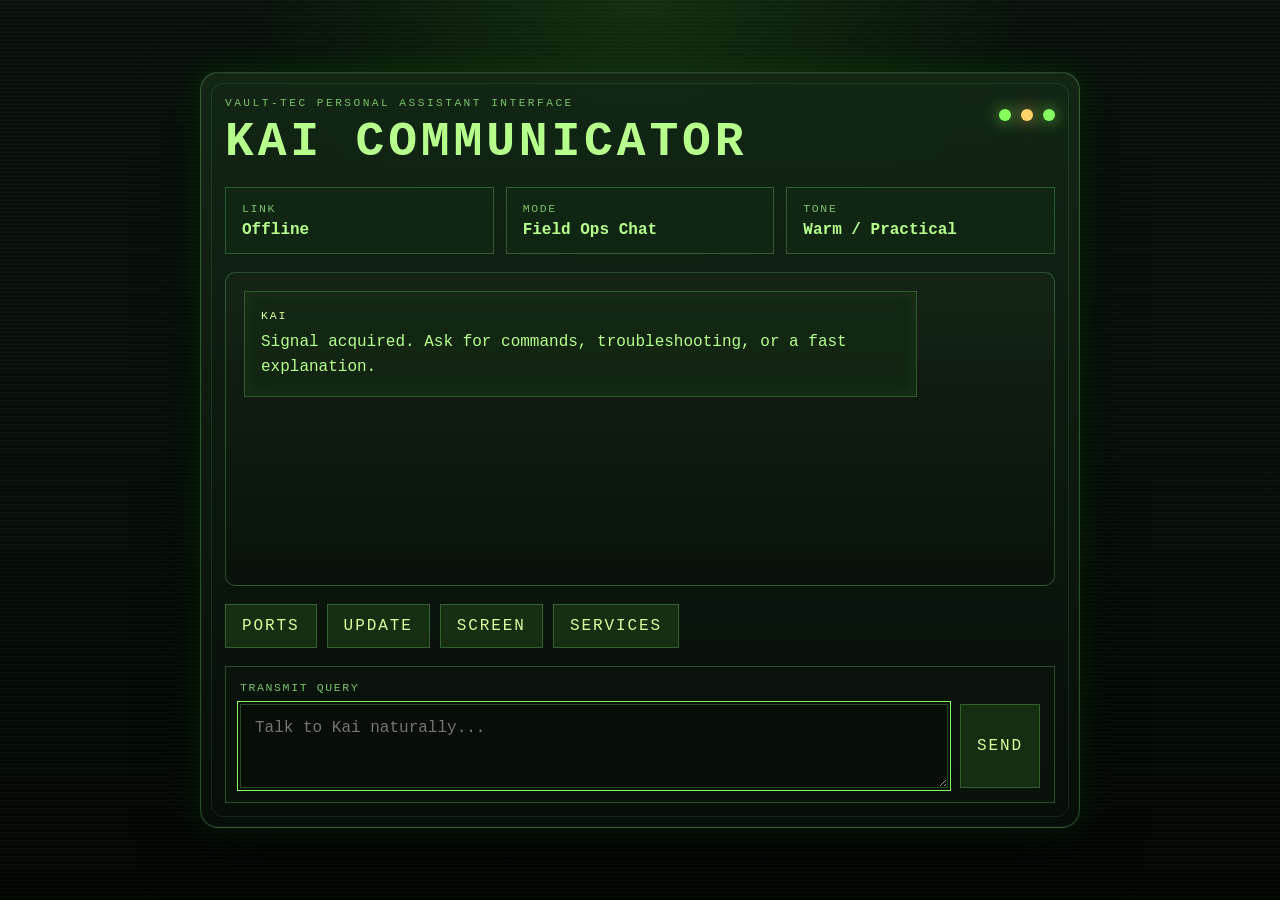
==== widget/index.html @ 5bf128a7 "Initial Kai baseline" ====
<!DOCTYPE html>
<html lang="en">
  <head>
    <meta charset="UTF-8" />
    <meta name="viewport" content="width=device-width, initial-scale=1.0" />
    <title>Kai Pip-Boy Widget</title>
    <link rel="stylesheet" href="./styles.css" />
  </head>
  <body>
    <main class="shell">
      <section class="frame">
        <header class="topbar">
          <div>
            <p class="eyebrow">Vault-Tec Personal Assistant Interface</p>
            <h1>Kai Communicator</h1>
          </div>
          <div class="lights" aria-hidden="true">
            <span></span>
            <span></span>
            <span></span>
          </div>
        </header>

        <section class="status-row">
          <div class="status-card">
            <span class="status-label">Link</span>
            <strong id="healthLabel">Booting...</strong>
          </div>
          <div class="status-card">
            <span class="status-label">Mode</span>
            <strong>Field Ops Chat</strong>
          </div>
          <div class="status-card">
            <span class="status-label">Tone</span>
            <strong>Warm / Practical</strong>
          </div>
        </section>

        <section id="messages" class="messages" aria-live="polite">
          <article class="message assistant">
            <span class="tag">KAI</span>
            <p>Signal acquired. Ask for commands, troubleshooting, or a fast explanation.</p>
          </article>
        </section>

        <section class="quick-actions">
          <button data-prompt="How do I check listening ports on Kali?">Ports</button>
          <button data-prompt="Explain how to safely update Kali packages.">Update</button>
          <button data-prompt="Read my screen and summarize what matters.">Screen</button>
          <button data-prompt="What should I check when a service fails to start?">Services</button>
        </section>

        <form id="chatForm" class="composer">
          <label class="composer-label" for="promptInput">Transmit Query</label>
          <div class="composer-row">
            <textarea
              id="promptInput"
              name="prompt"
              rows="3"
              placeholder="Talk to Kai naturally..."
            ></textarea>
            <button id="sendButton" type="submit">Send</button>
          </div>
        </form>
      </section>
    </main>

    <script src="./app.js" type="module"></script>
  </body>
</html>
---- widget/styles.css ----
:root {
  --bg: #08110a;
  --panel: rgba(15, 30, 17, 0.94);
  --panel-soft: rgba(17, 41, 20, 0.72);
  --line: rgba(152, 255, 152, 0.24);
  --text: #b7ff8d;
  --text-dim: #7ac16a;
  --bright: #d7ff9e;
  --accent: #84ff5f;
  --warn: #ffd36a;
  --shadow: 0 0 32px rgba(57, 255, 20, 0.13);
}

* {
  box-sizing: border-box;
}

body {
  margin: 0;
  min-height: 100vh;
  font-family: "Consolas", "Courier New", monospace;
  color: var(--text);
  background:
    radial-gradient(circle at top, rgba(112, 255, 76, 0.12), transparent 36%),
    linear-gradient(180deg, #08110a 0%, #061009 48%, #030704 100%);
}

body::before {
  content: "";
  position: fixed;
  inset: 0;
  pointer-events: none;
  background:
    repeating-linear-gradient(
      180deg,
      rgba(177, 255, 140, 0.06) 0,
      rgba(177, 255, 140, 0.06) 1px,
      transparent 1px,
      transparent 4px
    );
  opacity: 0.45;
}

.shell {
  min-height: 100vh;
  display: grid;
  place-items: center;
  padding: 24px;
}

.frame {
  width: min(880px, 100%);
  min-height: 84vh;
  display: grid;
  grid-template-rows: auto auto 1fr auto auto;
  gap: 18px;
  padding: 24px;
  border: 1px solid var(--line);
  background:
    linear-gradient(180deg, rgba(35, 70, 36, 0.22), rgba(5, 12, 7, 0.9)),
    var(--panel);
  box-shadow:
    inset 0 0 0 1px rgba(175, 255, 158, 0.05),
    0 20px 60px rgba(0, 0, 0, 0.55),
    var(--shadow);
  border-radius: 18px;
  position: relative;
  overflow: hidden;
}

.frame::after {
  content: "";
  position: absolute;
  inset: 10px;
  border: 1px solid rgba(170, 255, 154, 0.1);
  border-radius: 12px;
  pointer-events: none;
}

.topbar,
.status-row,
.quick-actions,
.composer {
  position: relative;
  z-index: 1;
}

.topbar {
  display: flex;
  align-items: flex-start;
  justify-content: space-between;
  gap: 16px;
}

.eyebrow {
  margin: 0 0 6px;
  text-transform: uppercase;
  letter-spacing: 0.22em;
  color: var(--text-dim);
  font-size: 0.7rem;
}

h1 {
  margin: 0;
  font-size: clamp(2rem, 4vw, 3rem);
  text-transform: uppercase;
  letter-spacing: 0.08em;
}

.lights {
  display: flex;
  gap: 10px;
  padding-top: 12px;
}

.lights span {
  width: 12px;
  height: 12px;
  border-radius: 999px;
  background: var(--accent);
  box-shadow: 0 0 16px rgba(132, 255, 95, 0.8);
}

.lights span:nth-child(2) {
  background: var(--warn);
  box-shadow: 0 0 16px rgba(255, 211, 106, 0.8);
}

.status-row {
  display: grid;
  grid-template-columns: repeat(3, minmax(0, 1fr));
  gap: 12px;
}

.status-card {
  padding: 14px 16px;
  border: 1px solid var(--line);
  background: var(--panel-soft);
}

.status-label {
  display: block;
  font-size: 0.72rem;
  letter-spacing: 0.14em;
  text-transform: uppercase;
  color: var(--text-dim);
  margin-bottom: 6px;
}

.messages {
  position: relative;
  z-index: 1;
  overflow: auto;
  padding: 18px;
  border: 1px solid var(--line);
  background:
    linear-gradient(180deg, rgba(20, 37, 21, 0.92), rgba(9, 18, 10, 0.96));
  border-radius: 10px;
  display: flex;
  flex-direction: column;
  gap: 14px;
}

.message {
  max-width: 85%;
  padding: 14px 16px 16px;
  border: 1px solid var(--line);
  background: rgba(20, 40, 19, 0.7);
  box-shadow: inset 0 0 18px rgba(82, 255, 106, 0.06);
}

.message.user {
  align-self: flex-end;
  background: rgba(60, 95, 33, 0.22);
}

.tag {
  display: inline-block;
  margin-bottom: 8px;
  color: var(--bright);
  letter-spacing: 0.16em;
  font-size: 0.72rem;
}

.message p {
  margin: 0;
  white-space: pre-wrap;
  line-height: 1.55;
}

.quick-actions {
  display: flex;
  flex-wrap: wrap;
  gap: 10px;
}

.quick-actions button,
#sendButton {
  border: 1px solid var(--line);
  color: var(--bright);
  background: rgba(23, 48, 18, 0.92);
  padding: 12px 16px;
  text-transform: uppercase;
  letter-spacing: 0.12em;
  font: inherit;
  cursor: pointer;
  transition: transform 120ms ease, background 120ms ease, box-shadow 120ms ease;
}

.quick-actions button:hover,
#sendButton:hover {
  transform: translateY(-1px);
  background: rgba(52, 92, 36, 0.92);
  box-shadow: 0 0 18px rgba(122, 255, 106, 0.16);
}

.composer {
  border: 1px solid var(--line);
  background: rgba(11, 20, 12, 0.95);
  padding: 14px;
}

.composer-label {
  display: block;
  margin-bottom: 10px;
  text-transform: uppercase;
  letter-spacing: 0.14em;
  font-size: 0.72rem;
  color: var(--text-dim);
}

.composer-row {
  display: grid;
  grid-template-columns: 1fr auto;
  gap: 12px;
}

textarea {
  width: 100%;
  resize: vertical;
  min-height: 84px;
  border: 1px solid var(--line);
  padding: 14px;
  color: var(--bright);
  background: rgba(7, 14, 8, 0.96);
  font: inherit;
}

textarea:focus,
#sendButton:focus,
.quick-actions button:focus {
  outline: 1px solid var(--accent);
  outline-offset: 2px;
}

@media (max-width: 760px) {
  .frame {
    min-height: 100vh;
    padding: 16px;
    border-radius: 0;
  }

  .status-row,
  .composer-row {
    grid-template-columns: 1fr;
  }

  .message {
    max-width: 100%;
  }
}
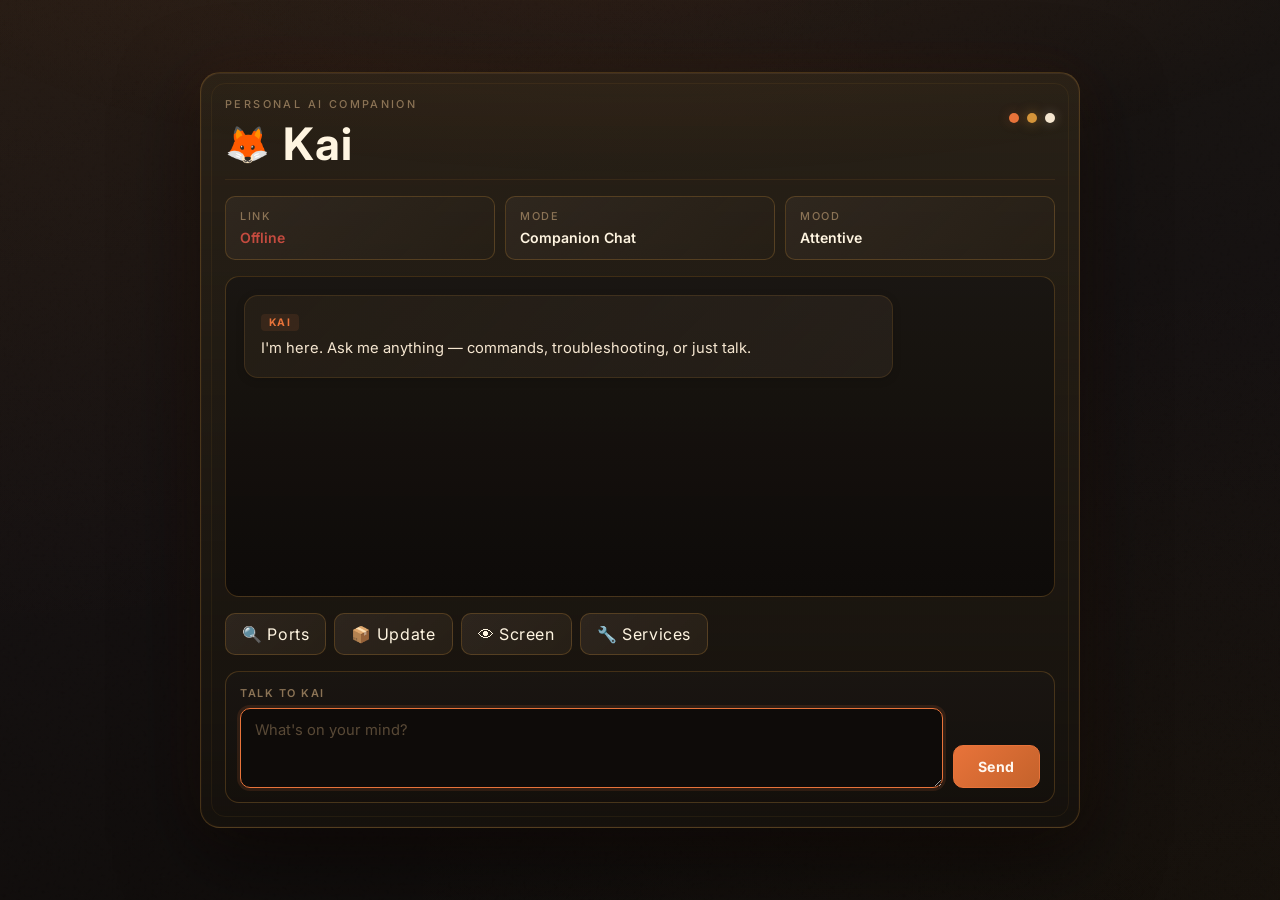
==== commit aa04b9ed: "Shiba Inu UI overhaul — warm fox-toned palette across all surfaces - Widget: Replaced Pip-Boy green " ====
--- a/widget/index.html
+++ b/widget/index.html
@@ -3,7 +3,10 @@
   <head>
     <meta charset="UTF-8" />
     <meta name="viewport" content="width=device-width, initial-scale=1.0" />
-    <title>Kai Pip-Boy Widget</title>
+    <title>Kai — Your Companion</title>
+    <link rel="preconnect" href="https://fonts.googleapis.com" />
+    <link rel="preconnect" href="https://fonts.gstatic.com" crossorigin />
+    <link href="https://fonts.googleapis.com/css2?family=Inter:wght@400;500;600;700&display=swap" rel="stylesheet" />
     <link rel="stylesheet" href="./styles.css" />
   </head>
   <body>
@@ -11,8 +14,8 @@
       <section class="frame">
         <header class="topbar">
           <div>
-            <p class="eyebrow">Vault-Tec Personal Assistant Interface</p>
-            <h1>Kai Communicator</h1>
+            <p class="eyebrow">Personal AI Companion</p>
+            <h1>Kai</h1>
           </div>
           <div class="lights" aria-hidden="true">
             <span></span>
@@ -28,36 +31,36 @@
           </div>
           <div class="status-card">
             <span class="status-label">Mode</span>
-            <strong>Field Ops Chat</strong>
+            <strong>Companion Chat</strong>
           </div>
           <div class="status-card">
-            <span class="status-label">Tone</span>
-            <strong>Warm / Practical</strong>
+            <span class="status-label">Mood</span>
+            <strong>Attentive</strong>
           </div>
         </section>
 
         <section id="messages" class="messages" aria-live="polite">
           <article class="message assistant">
             <span class="tag">KAI</span>
-            <p>Signal acquired. Ask for commands, troubleshooting, or a fast explanation.</p>
+            <p>I'm here. Ask me anything — commands, troubleshooting, or just talk.</p>
           </article>
         </section>
 
         <section class="quick-actions">
-          <button data-prompt="How do I check listening ports on Kali?">Ports</button>
-          <button data-prompt="Explain how to safely update Kali packages.">Update</button>
-          <button data-prompt="Read my screen and summarize what matters.">Screen</button>
-          <button data-prompt="What should I check when a service fails to start?">Services</button>
+          <button data-prompt="How do I check listening ports on Kali?">🔍 Ports</button>
+          <button data-prompt="Explain how to safely update Kali packages.">📦 Update</button>
+          <button data-prompt="Read my screen and summarize what matters.">👁 Screen</button>
+          <button data-prompt="What should I check when a service fails to start?">🔧 Services</button>
         </section>
 
         <form id="chatForm" class="composer">
-          <label class="composer-label" for="promptInput">Transmit Query</label>
+          <label class="composer-label" for="promptInput">Talk to Kai</label>
           <div class="composer-row">
             <textarea
               id="promptInput"
               name="prompt"
               rows="3"
-              placeholder="Talk to Kai naturally..."
+              placeholder="What's on your mind?"
             ></textarea>
             <button id="sendButton" type="submit">Send</button>
           </div>
--- a/widget/styles.css
+++ b/widget/styles.css
@@ -1,14 +1,29 @@
 :root {
-  --bg: #08110a;
-  --panel: rgba(15, 30, 17, 0.94);
-  --panel-soft: rgba(17, 41, 20, 0.72);
-  --line: rgba(152, 255, 152, 0.24);
-  --text: #b7ff8d;
-  --text-dim: #7ac16a;
-  --bright: #d7ff9e;
-  --accent: #84ff5f;
-  --warn: #ffd36a;
-  --shadow: 0 0 32px rgba(57, 255, 20, 0.13);
+  /* Shiba Inu palette — warm, loyal, sharp */
+  --kai-cream: #FFF5E1;
+  --kai-orange: #E8733A;
+  --kai-amber: #D4943A;
+  --kai-charcoal: #1A1612;
+  --kai-brown: #2A2218;
+  --kai-brown-light: #3A3028;
+  --kai-tan: #8B7355;
+  --kai-chest: #F5E6D0;
+  --kai-red: #C44B3F;
+  --kai-warm-white: #FFF8F0;
+  --kai-fur-dark: #2C2318;
+  --kai-fur-shadow: rgba(232, 115, 58, 0.08);
+  --kai-glow: rgba(232, 115, 58, 0.25);
+
+  --bg: var(--kai-charcoal);
+  --panel: rgba(42, 34, 24, 0.95);
+  --panel-soft: rgba(58, 48, 40, 0.72);
+  --line: rgba(212, 148, 58, 0.25);
+  --line-bright: rgba(232, 115, 58, 0.4);
+  --text: var(--kai-chest);
+  --text-dim: var(--kai-tan);
+  --bright: var(--kai-cream);
+  --accent: var(--kai-orange);
+  --warn: #E8C547;
 }
 
 * {
@@ -18,27 +33,35 @@
 body {
   margin: 0;
   min-height: 100vh;
-  font-family: "Consolas", "Courier New", monospace;
+  font-family: "Inter", "Segoe UI", system-ui, -apple-system, sans-serif;
   color: var(--text);
   background:
-    radial-gradient(circle at top, rgba(112, 255, 76, 0.12), transparent 36%),
-    linear-gradient(180deg, #08110a 0%, #061009 48%, #030704 100%);
-}
-
+    radial-gradient(ellipse at top left, rgba(232, 115, 58, 0.06), transparent 50%),
+    radial-gradient(ellipse at bottom right, rgba(212, 148, 58, 0.04), transparent 50%),
+    linear-gradient(170deg, #1A1612 0%, #141010 50%, #0E0B09 100%);
+}
+
+/* Subtle warm grain texture instead of cold scanlines */
 body::before {
   content: "";
   position: fixed;
   inset: 0;
   pointer-events: none;
-  background:
-    repeating-linear-gradient(
-      180deg,
-      rgba(177, 255, 140, 0.06) 0,
-      rgba(177, 255, 140, 0.06) 1px,
-      transparent 1px,
-      transparent 4px
-    );
-  opacity: 0.45;
+  background-image: url("data:image/svg+xml,%3Csvg viewBox='0 0 256 256' xmlns='http://www.w3.org/2000/svg'%3E%3Cfilter id='n'%3E%3CfeTurbulence type='fractalNoise' baseFrequency='0.9' numOctaves='4' stitchTiles='stitch'/%3E%3C/filter%3E%3Crect width='100%25' height='100%25' filter='url(%23n)' opacity='0.03'/%3E%3C/svg%3E");
+  opacity: 0.5;
+}
+
+/* Warm ambient glow at top — like sunlight through fur */
+body::after {
+  content: "";
+  position: fixed;
+  top: -30%;
+  left: 50%;
+  transform: translateX(-50%);
+  width: 120%;
+  height: 50%;
+  pointer-events: none;
+  background: radial-gradient(ellipse, rgba(232, 115, 58, 0.07), transparent 70%);
 }
 
 .shell {
@@ -53,27 +76,29 @@
   min-height: 84vh;
   display: grid;
   grid-template-rows: auto auto 1fr auto auto;
-  gap: 18px;
+  gap: 16px;
   padding: 24px;
   border: 1px solid var(--line);
   background:
-    linear-gradient(180deg, rgba(35, 70, 36, 0.22), rgba(5, 12, 7, 0.9)),
+    linear-gradient(180deg, rgba(42, 34, 24, 0.3), rgba(20, 16, 12, 0.95)),
     var(--panel);
   box-shadow:
-    inset 0 0 0 1px rgba(175, 255, 158, 0.05),
-    0 20px 60px rgba(0, 0, 0, 0.55),
-    var(--shadow);
-  border-radius: 18px;
+    inset 0 1px 0 rgba(245, 230, 208, 0.05),
+    inset 0 0 0 1px rgba(232, 115, 58, 0.03),
+    0 24px 80px rgba(0, 0, 0, 0.6),
+    0 0 60px var(--kai-fur-shadow);
+  border-radius: 20px;
   position: relative;
   overflow: hidden;
 }
 
+/* Warm inner border — like a frame around a portrait */
 .frame::after {
   content: "";
   position: absolute;
   inset: 10px;
-  border: 1px solid rgba(170, 255, 154, 0.1);
-  border-radius: 12px;
+  border: 1px solid rgba(212, 148, 58, 0.08);
+  border-radius: 14px;
   pointer-events: none;
 }
 
@@ -85,67 +110,115 @@
   z-index: 1;
 }
 
+/* ─── Header ─── */
+
 .topbar {
   display: flex;
   align-items: flex-start;
   justify-content: space-between;
   gap: 16px;
+  padding-bottom: 8px;
+  border-bottom: 1px solid rgba(212, 148, 58, 0.1);
 }
 
 .eyebrow {
   margin: 0 0 6px;
   text-transform: uppercase;
   letter-spacing: 0.22em;
-  color: var(--text-dim);
-  font-size: 0.7rem;
+  color: var(--kai-tan);
+  font-size: 0.68rem;
+  font-weight: 500;
 }
 
 h1 {
   margin: 0;
-  font-size: clamp(2rem, 4vw, 3rem);
-  text-transform: uppercase;
-  letter-spacing: 0.08em;
-}
-
+  font-size: clamp(2rem, 4vw, 2.8rem);
+  font-weight: 700;
+  letter-spacing: 0.02em;
+  color: var(--kai-cream);
+  display: flex;
+  align-items: center;
+  gap: 12px;
+}
+
+/* Shiba ear accent on the title */
+h1::before {
+  content: "🦊";
+  font-size: 0.8em;
+  filter: saturate(1.2);
+}
+
+/* Status indicator lights — warm amber/orange */
 .lights {
   display: flex;
-  gap: 10px;
-  padding-top: 12px;
+  gap: 8px;
+  padding-top: 16px;
+  align-items: center;
 }
 
 .lights span {
-  width: 12px;
-  height: 12px;
-  border-radius: 999px;
-  background: var(--accent);
-  box-shadow: 0 0 16px rgba(132, 255, 95, 0.8);
+  width: 10px;
+  height: 10px;
+  border-radius: 50%;
+  background: var(--kai-orange);
+  box-shadow: 0 0 12px var(--kai-glow);
+  animation: pulse-glow 3s ease-in-out infinite;
 }
 
 .lights span:nth-child(2) {
-  background: var(--warn);
-  box-shadow: 0 0 16px rgba(255, 211, 106, 0.8);
-}
+  background: var(--kai-amber);
+  box-shadow: 0 0 12px rgba(212, 148, 58, 0.5);
+  animation-delay: 0.5s;
+}
+
+.lights span:nth-child(3) {
+  background: var(--kai-chest);
+  box-shadow: 0 0 12px rgba(245, 230, 208, 0.3);
+  animation-delay: 1s;
+}
+
+@keyframes pulse-glow {
+  0%, 100% { opacity: 0.7; }
+  50% { opacity: 1; }
+}
+
+/* ─── Status Cards ─── */
 
 .status-row {
   display: grid;
   grid-template-columns: repeat(3, minmax(0, 1fr));
-  gap: 12px;
+  gap: 10px;
 }
 
 .status-card {
-  padding: 14px 16px;
-  border: 1px solid var(--line);
-  background: var(--panel-soft);
+  padding: 12px 14px;
+  border: 1px solid var(--line);
+  background: linear-gradient(135deg, rgba(58, 48, 40, 0.5), rgba(42, 34, 24, 0.4));
+  border-radius: 10px;
+  transition: border-color 0.2s ease;
+}
+
+.status-card:hover {
+  border-color: var(--line-bright);
 }
 
 .status-label {
   display: block;
-  font-size: 0.72rem;
+  font-size: 0.68rem;
   letter-spacing: 0.14em;
   text-transform: uppercase;
-  color: var(--text-dim);
-  margin-bottom: 6px;
-}
+  color: var(--kai-tan);
+  margin-bottom: 4px;
+  font-weight: 500;
+}
+
+.status-card strong {
+  color: var(--kai-cream);
+  font-weight: 600;
+  font-size: 0.88rem;
+}
+
+/* ─── Messages ─── */
 
 .messages {
   position: relative;
@@ -154,104 +227,217 @@
   padding: 18px;
   border: 1px solid var(--line);
   background:
-    linear-gradient(180deg, rgba(20, 37, 21, 0.92), rgba(9, 18, 10, 0.96));
-  border-radius: 10px;
+    linear-gradient(180deg, rgba(26, 22, 18, 0.95), rgba(14, 11, 9, 0.98));
+  border-radius: 14px;
   display: flex;
   flex-direction: column;
-  gap: 14px;
+  gap: 12px;
+}
+
+/* Custom scrollbar */
+.messages::-webkit-scrollbar {
+  width: 6px;
+}
+
+.messages::-webkit-scrollbar-track {
+  background: transparent;
+}
+
+.messages::-webkit-scrollbar-thumb {
+  background: rgba(139, 115, 85, 0.3);
+  border-radius: 3px;
+}
+
+.messages::-webkit-scrollbar-thumb:hover {
+  background: rgba(139, 115, 85, 0.5);
 }
 
 .message {
-  max-width: 85%;
+  max-width: 82%;
   padding: 14px 16px 16px;
-  border: 1px solid var(--line);
-  background: rgba(20, 40, 19, 0.7);
-  box-shadow: inset 0 0 18px rgba(82, 255, 106, 0.06);
+  border: 1px solid transparent;
+  border-radius: 14px;
+  background: rgba(42, 34, 24, 0.6);
+  box-shadow: 0 2px 8px rgba(0, 0, 0, 0.15);
+  animation: message-in 0.3s ease-out;
+}
+
+@keyframes message-in {
+  from {
+    opacity: 0;
+    transform: translateY(8px);
+  }
+  to {
+    opacity: 1;
+    transform: translateY(0);
+  }
+}
+
+.message.assistant {
+  border-color: rgba(212, 148, 58, 0.15);
+  background: linear-gradient(135deg, rgba(42, 34, 24, 0.7), rgba(58, 48, 40, 0.4));
 }
 
 .message.user {
   align-self: flex-end;
-  background: rgba(60, 95, 33, 0.22);
+  border-color: rgba(232, 115, 58, 0.25);
+  background: linear-gradient(135deg, rgba(232, 115, 58, 0.15), rgba(212, 148, 58, 0.1));
 }
 
 .tag {
   display: inline-block;
-  margin-bottom: 8px;
-  color: var(--bright);
-  letter-spacing: 0.16em;
-  font-size: 0.72rem;
+  margin-bottom: 6px;
+  letter-spacing: 0.14em;
+  font-size: 0.65rem;
+  font-weight: 700;
+  padding: 2px 8px;
+  border-radius: 4px;
+}
+
+.message.assistant .tag {
+  color: var(--kai-orange);
+  background: rgba(232, 115, 58, 0.1);
+}
+
+.message.user .tag {
+  color: var(--kai-chest);
+  background: rgba(245, 230, 208, 0.1);
 }
 
 .message p {
   margin: 0;
   white-space: pre-wrap;
-  line-height: 1.55;
-}
+  line-height: 1.6;
+  color: var(--kai-chest);
+  font-size: 0.92rem;
+}
+
+/* ─── Quick Actions ─── */
 
 .quick-actions {
   display: flex;
   flex-wrap: wrap;
-  gap: 10px;
+  gap: 8px;
 }
 
 .quick-actions button,
 #sendButton {
   border: 1px solid var(--line);
-  color: var(--bright);
-  background: rgba(23, 48, 18, 0.92);
-  padding: 12px 16px;
-  text-transform: uppercase;
-  letter-spacing: 0.12em;
+  color: var(--kai-cream);
+  background: linear-gradient(135deg, rgba(58, 48, 40, 0.6), rgba(42, 34, 24, 0.8));
+  padding: 10px 16px;
+  border-radius: 10px;
+  font-size: 0.82rem;
+  font-weight: 600;
+  letter-spacing: 0.04em;
   font: inherit;
   cursor: pointer;
-  transition: transform 120ms ease, background 120ms ease, box-shadow 120ms ease;
+  transition: all 0.2s ease;
+  position: relative;
+  overflow: hidden;
+}
+
+.quick-actions button::before,
+#sendButton::before {
+  content: "";
+  position: absolute;
+  inset: 0;
+  background: linear-gradient(135deg, rgba(232, 115, 58, 0.1), transparent);
+  opacity: 0;
+  transition: opacity 0.2s ease;
 }
 
 .quick-actions button:hover,
 #sendButton:hover {
+  border-color: var(--kai-orange);
   transform: translateY(-1px);
-  background: rgba(52, 92, 36, 0.92);
-  box-shadow: 0 0 18px rgba(122, 255, 106, 0.16);
-}
+  box-shadow: 0 4px 16px var(--kai-fur-shadow);
+}
+
+.quick-actions button:hover::before,
+#sendButton:hover::before {
+  opacity: 1;
+}
+
+/* ─── Composer ─── */
 
 .composer {
   border: 1px solid var(--line);
-  background: rgba(11, 20, 12, 0.95);
+  background: linear-gradient(180deg, rgba(26, 22, 18, 0.9), rgba(20, 16, 12, 0.95));
   padding: 14px;
+  border-radius: 14px;
 }
 
 .composer-label {
   display: block;
-  margin-bottom: 10px;
+  margin-bottom: 8px;
   text-transform: uppercase;
   letter-spacing: 0.14em;
-  font-size: 0.72rem;
-  color: var(--text-dim);
+  font-size: 0.68rem;
+  color: var(--kai-tan);
+  font-weight: 600;
 }
 
 .composer-row {
   display: grid;
   grid-template-columns: 1fr auto;
-  gap: 12px;
+  gap: 10px;
 }
 
 textarea {
   width: 100%;
   resize: vertical;
-  min-height: 84px;
-  border: 1px solid var(--line);
-  padding: 14px;
-  color: var(--bright);
-  background: rgba(7, 14, 8, 0.96);
+  min-height: 76px;
+  border: 1px solid var(--line);
+  padding: 12px 14px;
+  color: var(--kai-cream);
+  background: rgba(14, 11, 9, 0.95);
   font: inherit;
-}
-
-textarea:focus,
-#sendButton:focus,
-.quick-actions button:focus {
-  outline: 1px solid var(--accent);
-  outline-offset: 2px;
-}
+  font-size: 0.92rem;
+  border-radius: 10px;
+  transition: border-color 0.2s ease, box-shadow 0.2s ease;
+}
+
+textarea::placeholder {
+  color: var(--kai-tan);
+  opacity: 0.6;
+}
+
+textarea:focus {
+  outline: none;
+  border-color: var(--kai-orange);
+  box-shadow: 0 0 0 3px rgba(232, 115, 58, 0.12);
+}
+
+textarea:focus + #sendButton,
+#sendButton:focus {
+  border-color: var(--kai-orange);
+}
+
+#sendButton {
+  align-self: end;
+  background: linear-gradient(135deg, var(--kai-orange), #C4622B);
+  color: var(--kai-warm-white);
+  border-color: transparent;
+  font-weight: 700;
+  padding: 12px 24px;
+  border-radius: 10px;
+  font-size: 0.88rem;
+}
+
+#sendButton:hover {
+  box-shadow: 0 4px 20px rgba(232, 115, 58, 0.3);
+  transform: translateY(-1px);
+}
+
+#sendButton:disabled {
+  opacity: 0.5;
+  cursor: not-allowed;
+  transform: none;
+  box-shadow: none;
+}
+
+/* ─── Responsive ─── */
 
 @media (max-width: 760px) {
   .frame {
@@ -268,4 +454,8 @@
   .message {
     max-width: 100%;
   }
-}
+
+  h1 {
+    font-size: 1.8rem;
+  }
+}
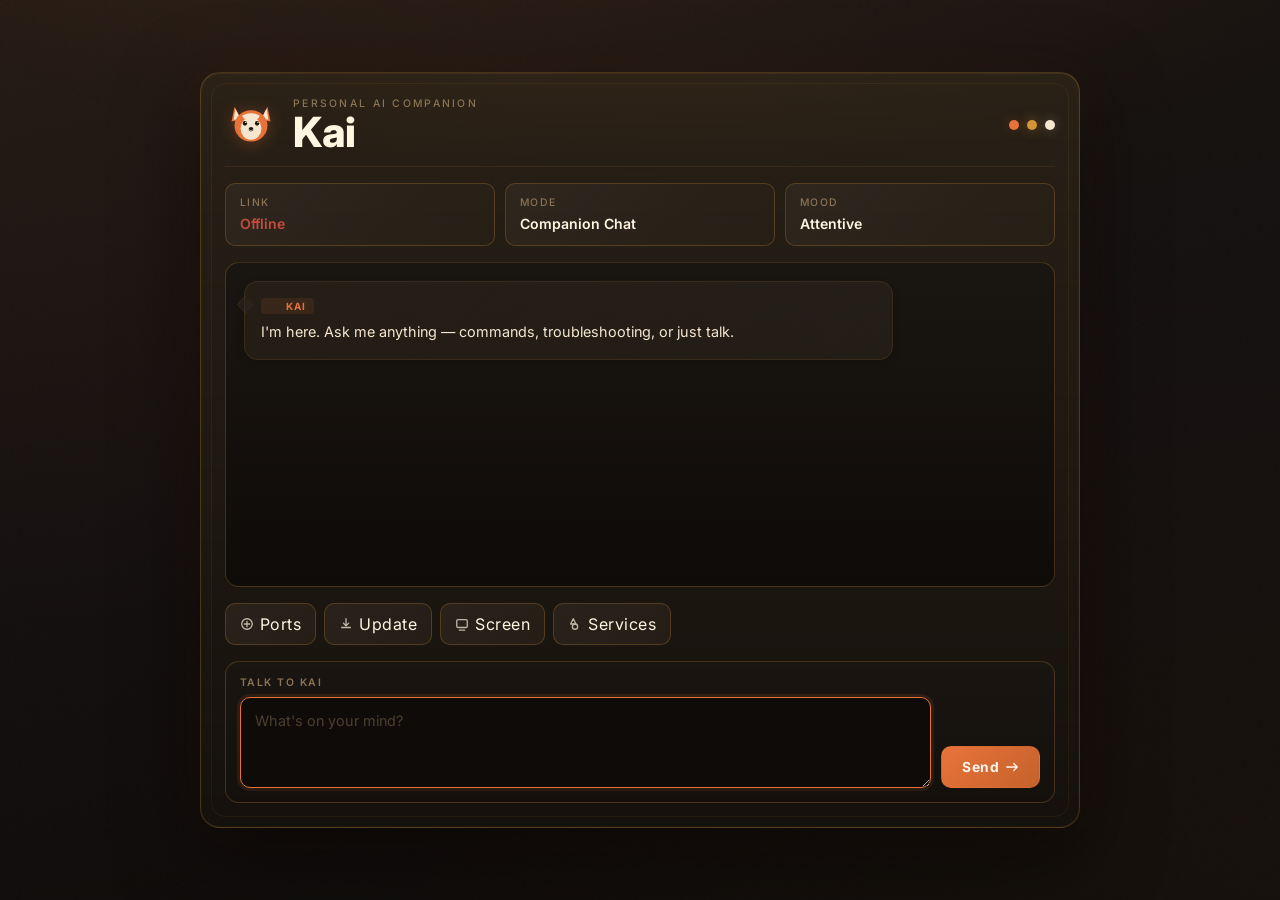
==== commit 7359932f: "Widget upgrade: Shiba SVG logo, paw icons, mood system, animated thinking dots - Added kai-logo.svg:" ====
--- a/widget/index.html
+++ b/widget/index.html
@@ -6,21 +6,25 @@
     <title>Kai — Your Companion</title>
     <link rel="preconnect" href="https://fonts.googleapis.com" />
     <link rel="preconnect" href="https://fonts.gstatic.com" crossorigin />
-    <link href="https://fonts.googleapis.com/css2?family=Inter:wght@400;500;600;700&display=swap" rel="stylesheet" />
+    <link href="https://fonts.googleapis.com/css2?family=Inter:wght@400;500;600;700;800&display=swap" rel="stylesheet" />
+    <link rel="icon" href="./kai-logo.svg" type="image/svg+xml" />
     <link rel="stylesheet" href="./styles.css" />
   </head>
   <body>
     <main class="shell">
       <section class="frame">
         <header class="topbar">
-          <div>
-            <p class="eyebrow">Personal AI Companion</p>
-            <h1>Kai</h1>
+          <div class="logo-group">
+            <img src="./kai-logo.svg" alt="Kai" class="logo" />
+            <div>
+              <p class="eyebrow">Personal AI Companion</p>
+              <h1>Kai</h1>
+            </div>
           </div>
-          <div class="lights" aria-hidden="true">
-            <span></span>
-            <span></span>
-            <span></span>
+          <div class="status-lights" aria-hidden="true">
+            <span class="light active"></span>
+            <span class="light warm"></span>
+            <span class="light cool"></span>
           </div>
         </header>
 
@@ -35,22 +39,37 @@
           </div>
           <div class="status-card">
             <span class="status-label">Mood</span>
-            <strong>Attentive</strong>
+            <strong id="moodLabel">Attentive</strong>
           </div>
         </section>
 
         <section id="messages" class="messages" aria-live="polite">
           <article class="message assistant">
-            <span class="tag">KAI</span>
+            <span class="tag">
+              <svg class="paw-icon" viewBox="0 0 40 40"><use href="./paw.svg#paw"/></svg>
+              KAI
+            </span>
             <p>I'm here. Ask me anything — commands, troubleshooting, or just talk.</p>
           </article>
         </section>
 
         <section class="quick-actions">
-          <button data-prompt="How do I check listening ports on Kali?">🔍 Ports</button>
-          <button data-prompt="Explain how to safely update Kali packages.">📦 Update</button>
-          <button data-prompt="Read my screen and summarize what matters.">👁 Screen</button>
-          <button data-prompt="What should I check when a service fails to start?">🔧 Services</button>
+          <button data-prompt="How do I check listening ports on Kali?">
+            <svg class="btn-icon" viewBox="0 0 16 16"><circle cx="8" cy="8" r="6" stroke="currentColor" stroke-width="1.5" fill="none"/><path d="M8 5v6M5 8h6" stroke="currentColor" stroke-width="1.5" stroke-linecap="round"/></svg>
+            Ports
+          </button>
+          <button data-prompt="Explain how to safely update Kali packages.">
+            <svg class="btn-icon" viewBox="0 0 16 16"><path d="M8 2v8M5 7l3 3 3-3" stroke="currentColor" stroke-width="1.5" stroke-linecap="round" stroke-linejoin="round" fill="none"/><path d="M3 12h10" stroke="currentColor" stroke-width="1.5" stroke-linecap="round"/></svg>
+            Update
+          </button>
+          <button data-prompt="Read my screen and summarize what matters.">
+            <svg class="btn-icon" viewBox="0 0 16 16"><rect x="2" y="3" width="12" height="9" rx="1.5" stroke="currentColor" stroke-width="1.5" fill="none"/><path d="M5 15h6" stroke="currentColor" stroke-width="1.5" stroke-linecap="round"/></svg>
+            Screen
+          </button>
+          <button data-prompt="What should I check when a service fails to start?">
+            <svg class="btn-icon" viewBox="0 0 16 16"><path d="M6 2L3 8h6L6 2z" stroke="currentColor" stroke-width="1.5" stroke-linejoin="round" fill="none"/><circle cx="8" cy="11" r="3" stroke="currentColor" stroke-width="1.5" fill="none"/></svg>
+            Services
+          </button>
         </section>
 
         <form id="chatForm" class="composer">
@@ -62,7 +81,10 @@
               rows="3"
               placeholder="What's on your mind?"
             ></textarea>
-            <button id="sendButton" type="submit">Send</button>
+            <button id="sendButton" type="submit">
+              Send
+              <svg class="send-icon" viewBox="0 0 16 16"><path d="M2 8h12M10 4l4 4-4 4" stroke="currentColor" stroke-width="1.5" stroke-linecap="round" stroke-linejoin="round" fill="none"/></svg>
+            </button>
           </div>
         </form>
       </section>
--- a/widget/styles.css
+++ b/widget/styles.css
@@ -1,7 +1,8 @@
 :root {
-  /* Shiba Inu palette — warm, loyal, sharp */
+  /* Shiba Inu palette — fox tones, cream, warm charcoal */
   --kai-cream: #FFF5E1;
   --kai-orange: #E8733A;
+  --kai-orange-dim: #C4622B;
   --kai-amber: #D4943A;
   --kai-charcoal: #1A1612;
   --kai-brown: #2A2218;
@@ -13,6 +14,7 @@
   --kai-fur-dark: #2C2318;
   --kai-fur-shadow: rgba(232, 115, 58, 0.08);
   --kai-glow: rgba(232, 115, 58, 0.25);
+  --kai-amber-glow: rgba(212, 148, 58, 0.5);
 
   --bg: var(--kai-charcoal);
   --panel: rgba(42, 34, 24, 0.95);
@@ -41,7 +43,7 @@
     linear-gradient(170deg, #1A1612 0%, #141010 50%, #0E0B09 100%);
 }
 
-/* Subtle warm grain texture instead of cold scanlines */
+/* Subtle warm grain texture */
 body::before {
   content: "";
   position: fixed;
@@ -92,7 +94,7 @@
   overflow: hidden;
 }
 
-/* Warm inner border — like a frame around a portrait */
+/* Warm inner border */
 .frame::after {
   content: "";
   position: absolute;
@@ -114,72 +116,83 @@
 
 .topbar {
   display: flex;
-  align-items: flex-start;
+  align-items: center;
   justify-content: space-between;
   gap: 16px;
-  padding-bottom: 8px;
+  padding-bottom: 12px;
   border-bottom: 1px solid rgba(212, 148, 58, 0.1);
 }
 
+.logo-group {
+  display: flex;
+  align-items: center;
+  gap: 16px;
+}
+
+.logo {
+  width: 52px;
+  height: 52px;
+  filter: drop-shadow(0 2px 8px rgba(232, 115, 58, 0.3));
+  transition: transform 0.3s ease;
+}
+
+.logo:hover {
+  transform: scale(1.08) rotate(-3deg);
+}
+
 .eyebrow {
-  margin: 0 0 6px;
+  margin: 0 0 2px;
   text-transform: uppercase;
   letter-spacing: 0.22em;
   color: var(--kai-tan);
-  font-size: 0.68rem;
+  font-size: 0.65rem;
   font-weight: 500;
 }
 
 h1 {
   margin: 0;
-  font-size: clamp(2rem, 4vw, 2.8rem);
-  font-weight: 700;
-  letter-spacing: 0.02em;
+  font-size: clamp(2rem, 4vw, 2.6rem);
+  font-weight: 800;
+  letter-spacing: -0.01em;
   color: var(--kai-cream);
-  display: flex;
-  align-items: center;
-  gap: 12px;
-}
-
-/* Shiba ear accent on the title */
-h1::before {
-  content: "🦊";
-  font-size: 0.8em;
-  filter: saturate(1.2);
-}
-
-/* Status indicator lights — warm amber/orange */
-.lights {
+  line-height: 1;
+}
+
+/* Status indicator lights */
+.status-lights {
   display: flex;
   gap: 8px;
-  padding-top: 16px;
   align-items: center;
 }
 
-.lights span {
+.light {
   width: 10px;
   height: 10px;
   border-radius: 50%;
+  transition: all 0.3s ease;
+}
+
+.light.active {
   background: var(--kai-orange);
   box-shadow: 0 0 12px var(--kai-glow);
   animation: pulse-glow 3s ease-in-out infinite;
 }
 
-.lights span:nth-child(2) {
+.light.warm {
   background: var(--kai-amber);
-  box-shadow: 0 0 12px rgba(212, 148, 58, 0.5);
-  animation-delay: 0.5s;
-}
-
-.lights span:nth-child(3) {
+  box-shadow: 0 0 12px var(--kai-amber-glow);
+  animation: pulse-glow 3s ease-in-out 0.5s infinite;
+}
+
+.light.cool {
   background: var(--kai-chest);
   box-shadow: 0 0 12px rgba(245, 230, 208, 0.3);
-  animation-delay: 1s;
+  animation: pulse-glow 3s ease-in-out 1s infinite;
 }
 
 @keyframes pulse-glow {
-  0%, 100% { opacity: 0.7; }
-  50% { opacity: 1; }
+  0%, 100% { opacity: 0.6; transform: scale(1); }
+  50% { opacity: 1; transform: scale(1.1); }
 }
 
 /* ─── Status Cards ─── */
@@ -195,16 +208,17 @@
   border: 1px solid var(--line);
   background: linear-gradient(135deg, rgba(58, 48, 40, 0.5), rgba(42, 34, 24, 0.4));
   border-radius: 10px;
-  transition: border-color 0.2s ease;
+  transition: border-color 0.2s ease, box-shadow 0.2s ease;
 }
 
 .status-card:hover {
   border-color: var(--line-bright);
+  box-shadow: 0 2px 12px var(--kai-fur-shadow);
 }
 
 .status-label {
   display: block;
-  font-size: 0.68rem;
+  font-size: 0.65rem;
   letter-spacing: 0.14em;
   text-transform: uppercase;
   color: var(--kai-tan);
@@ -217,6 +231,11 @@
   font-weight: 600;
   font-size: 0.88rem;
 }
+
+/* Mood indicator colors */
+.mood-alert { color: var(--kai-orange) !important; }
+.mood-calm { color: var(--kai-chest) !important; }
+.mood-thinking { color: var(--kai-amber) !important; }
 
 /* ─── Messages ─── */
 
@@ -259,39 +278,77 @@
   border-radius: 14px;
   background: rgba(42, 34, 24, 0.6);
   box-shadow: 0 2px 8px rgba(0, 0, 0, 0.15);
-  animation: message-in 0.3s ease-out;
+  animation: message-in 0.35s cubic-bezier(0.22, 1, 0.36, 1);
+  position: relative;
 }
 
 @keyframes message-in {
   from {
     opacity: 0;
-    transform: translateY(8px);
+    transform: translateY(12px) scale(0.97);
   }
   to {
     opacity: 1;
-    transform: translateY(0);
+    transform: translateY(0) scale(1);
   }
 }
 
 .message.assistant {
-  border-color: rgba(212, 148, 58, 0.15);
-  background: linear-gradient(135deg, rgba(42, 34, 24, 0.7), rgba(58, 48, 40, 0.4));
+  border-color: rgba(212, 148, 58, 0.12);
+  background: linear-gradient(135deg, rgba(42, 34, 24, 0.7), rgba(58, 48, 40, 0.35));
+}
+
+/* Slight "ear" accent on Kai's messages */
+.message.assistant::before {
+  content: "";
+  position: absolute;
+  left: -6px;
+  top: 16px;
+  width: 12px;
+  height: 12px;
+  background: linear-gradient(135deg, rgba(42, 34, 24, 0.7), rgba(58, 48, 40, 0.35));
+  border-left: 1px solid rgba(212, 148, 58, 0.12);
+  border-bottom: 1px solid rgba(212, 148, 58, 0.12);
+  transform: rotate(45deg);
+  border-radius: 0 0 0 3px;
 }
 
 .message.user {
   align-self: flex-end;
-  border-color: rgba(232, 115, 58, 0.25);
-  background: linear-gradient(135deg, rgba(232, 115, 58, 0.15), rgba(212, 148, 58, 0.1));
+  border-color: rgba(232, 115, 58, 0.2);
+  background: linear-gradient(135deg, rgba(232, 115, 58, 0.12), rgba(212, 148, 58, 0.08));
+}
+
+.message.user::before {
+  content: "";
+  position: absolute;
+  right: -6px;
+  top: 16px;
+  width: 12px;
+  height: 12px;
+  background: linear-gradient(135deg, rgba(232, 115, 58, 0.12), rgba(212, 148, 58, 0.08));
+  border-right: 1px solid rgba(232, 115, 58, 0.2);
+  border-bottom: 1px solid rgba(232, 115, 58, 0.2);
+  transform: rotate(45deg);
+  border-radius: 0 0 3px 0;
 }
 
 .tag {
-  display: inline-block;
+  display: inline-flex;
+  align-items: center;
+  gap: 5px;
   margin-bottom: 6px;
-  letter-spacing: 0.14em;
-  font-size: 0.65rem;
+  letter-spacing: 0.1em;
+  font-size: 0.62rem;
   font-weight: 700;
   padding: 2px 8px;
   border-radius: 4px;
+  text-transform: uppercase;
+}
+
+.paw-icon {
+  width: 12px;
+  height: 12px;
 }
 
 .message.assistant .tag {
@@ -299,17 +356,48 @@
   background: rgba(232, 115, 58, 0.1);
 }
 
+.message.assistant .paw-icon {
+  color: var(--kai-orange);
+}
+
 .message.user .tag {
   color: var(--kai-chest);
-  background: rgba(245, 230, 208, 0.1);
+  background: rgba(245, 230, 208, 0.08);
 }
 
 .message p {
   margin: 0;
   white-space: pre-wrap;
-  line-height: 1.6;
+  line-height: 1.65;
   color: var(--kai-chest);
-  font-size: 0.92rem;
+  font-size: 0.9rem;
+}
+
+/* Thinking / typing indicator */
+.message.thinking {
+  animation: message-in 0.35s cubic-bezier(0.22, 1, 0.36, 1);
+}
+
+.thinking-dots {
+  display: inline-flex;
+  gap: 4px;
+  margin-left: 4px;
+}
+
+.thinking-dots span {
+  width: 5px;
+  height: 5px;
+  border-radius: 50%;
+  background: var(--kai-orange);
+  animation: dot-bounce 1.2s ease-in-out infinite;
+}
+
+.thinking-dots span:nth-child(2) { animation-delay: 0.15s; }
+.thinking-dots span:nth-child(3) { animation-delay: 0.3s; }
+
+@keyframes dot-bounce {
+  0%, 60%, 100% { transform: translateY(0); opacity: 0.4; }
+  30% { transform: translateY(-6px); opacity: 1; }
 }
 
 /* ─── Quick Actions ─── */
@@ -322,14 +410,17 @@
 
 .quick-actions button,
 #sendButton {
+  display: inline-flex;
+  align-items: center;
+  gap: 6px;
   border: 1px solid var(--line);
   color: var(--kai-cream);
-  background: linear-gradient(135deg, rgba(58, 48, 40, 0.6), rgba(42, 34, 24, 0.8));
-  padding: 10px 16px;
+  background: linear-gradient(135deg, rgba(58, 48, 40, 0.5), rgba(42, 34, 24, 0.7));
+  padding: 10px 14px;
   border-radius: 10px;
   font-size: 0.82rem;
   font-weight: 600;
-  letter-spacing: 0.04em;
+  letter-spacing: 0.03em;
   font: inherit;
   cursor: pointer;
   transition: all 0.2s ease;
@@ -337,26 +428,28 @@
   overflow: hidden;
 }
 
-.quick-actions button::before,
-#sendButton::before {
-  content: "";
-  position: absolute;
-  inset: 0;
-  background: linear-gradient(135deg, rgba(232, 115, 58, 0.1), transparent);
-  opacity: 0;
+.btn-icon {
+  width: 14px;
+  height: 14px;
+  opacity: 0.7;
   transition: opacity 0.2s ease;
 }
 
 .quick-actions button:hover,
 #sendButton:hover {
   border-color: var(--kai-orange);
-  transform: translateY(-1px);
-  box-shadow: 0 4px 16px var(--kai-fur-shadow);
-}
-
-.quick-actions button:hover::before,
-#sendButton:hover::before {
+  transform: translateY(-2px);
+  box-shadow: 0 4px 20px var(--kai-fur-shadow);
+}
+
+.quick-actions button:hover .btn-icon,
+#sendButton:hover .btn-icon {
   opacity: 1;
+}
+
+.quick-actions button:active,
+#sendButton:active {
+  transform: translateY(0);
 }
 
 /* ─── Composer ─── */
@@ -373,7 +466,7 @@
   margin-bottom: 8px;
   text-transform: uppercase;
   letter-spacing: 0.14em;
-  font-size: 0.68rem;
+  font-size: 0.65rem;
   color: var(--kai-tan);
   font-weight: 600;
 }
@@ -392,49 +485,64 @@
   padding: 12px 14px;
   color: var(--kai-cream);
   background: rgba(14, 11, 9, 0.95);
-  font: inherit;
-  font-size: 0.92rem;
+  font-family: inherit;
+  font-size: 0.9rem;
   border-radius: 10px;
   transition: border-color 0.2s ease, box-shadow 0.2s ease;
+  line-height: 1.5;
 }
 
 textarea::placeholder {
   color: var(--kai-tan);
-  opacity: 0.6;
+  opacity: 0.5;
 }
 
 textarea:focus {
   outline: none;
   border-color: var(--kai-orange);
-  box-shadow: 0 0 0 3px rgba(232, 115, 58, 0.12);
-}
-
-textarea:focus + #sendButton,
-#sendButton:focus {
-  border-color: var(--kai-orange);
+  box-shadow: 0 0 0 3px rgba(232, 115, 58, 0.1);
 }
 
 #sendButton {
   align-self: end;
-  background: linear-gradient(135deg, var(--kai-orange), #C4622B);
+  background: linear-gradient(135deg, var(--kai-orange), var(--kai-orange-dim));
   color: var(--kai-warm-white);
   border-color: transparent;
   font-weight: 700;
-  padding: 12px 24px;
+  padding: 12px 20px;
   border-radius: 10px;
-  font-size: 0.88rem;
+  font-size: 0.86rem;
+}
+
+.send-icon {
+  width: 14px;
+  height: 14px;
+  transition: transform 0.2s ease;
+}
+
+#sendButton:hover .send-icon {
+  transform: translateX(3px);
 }
 
 #sendButton:hover {
-  box-shadow: 0 4px 20px rgba(232, 115, 58, 0.3);
-  transform: translateY(-1px);
+  box-shadow: 0 4px 24px rgba(232, 115, 58, 0.3);
 }
 
 #sendButton:disabled {
-  opacity: 0.5;
+  opacity: 0.4;
   cursor: not-allowed;
-  transform: none;
-  box-shadow: none;
+  transform: none !important;
+  box-shadow: none !important;
+}
+
+/* ─── Empty state paw prints ─── */
+.messages:empty::after {
+  content: "🐾";
+  display: block;
+  text-align: center;
+  font-size: 2rem;
+  opacity: 0.15;
+  margin-top: 40%;
 }
 
 /* ─── Responsive ─── */
@@ -455,7 +563,17 @@
     max-width: 100%;
   }
 
+  .message.assistant::before,
+  .message.user::before {
+    display: none;
+  }
+
   h1 {
     font-size: 1.8rem;
   }
-}
+
+  .logo {
+    width: 40px;
+    height: 40px;
+  }
+}
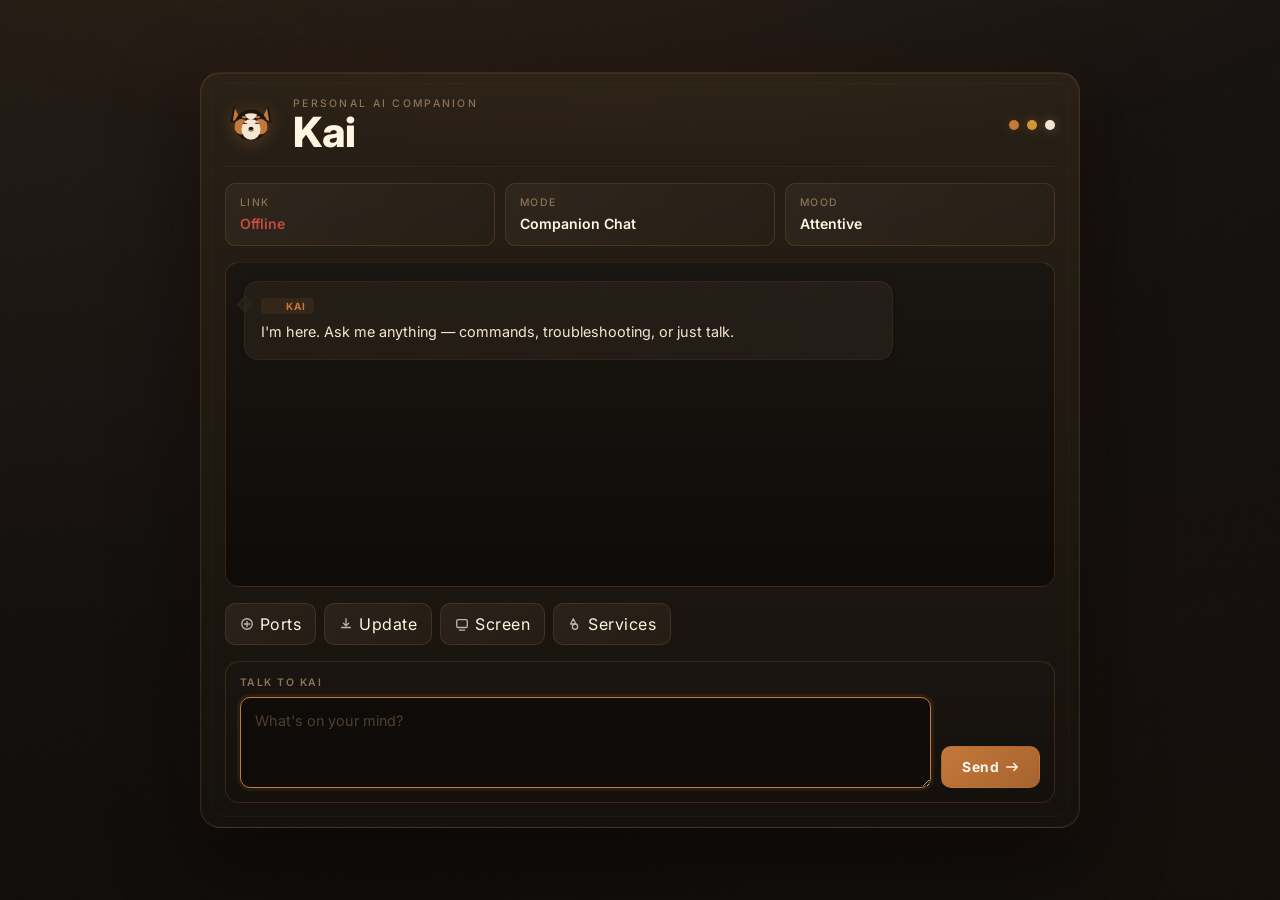
==== commit 26efadb3: "Widget: loading splash with breathing Shiba logo + favicon update - Warm loading screen with animate" ====
--- a/widget/index.html
+++ b/widget/index.html
@@ -7,10 +7,50 @@
     <link rel="preconnect" href="https://fonts.googleapis.com" />
     <link rel="preconnect" href="https://fonts.gstatic.com" crossorigin />
     <link href="https://fonts.googleapis.com/css2?family=Inter:wght@400;500;600;700;800&display=swap" rel="stylesheet" />
-    <link rel="icon" href="./kai-logo.svg" type="image/svg+xml" />
+    <link rel="icon" href="./favicon.svg" type="image/svg+xml" />
     <link rel="stylesheet" href="./styles.css" />
+    <style>
+      .loading-splash {
+        position: fixed;
+        inset: 0;
+        z-index: 100;
+        display: grid;
+        place-items: center;
+        background: #1A1612;
+        transition: opacity 0.6s ease, visibility 0.6s ease;
+      }
+      .loading-splash.hidden {
+        opacity: 0;
+        visibility: hidden;
+        pointer-events: none;
+      }
+      .loading-splash .logo-spin {
+        width: 64px;
+        height: 64px;
+        animation: breathe 2s ease-in-out infinite;
+        filter: drop-shadow(0 0 20px rgba(196, 120, 58, 0.4));
+      }
+      .loading-splash .load-text {
+        margin-top: 16px;
+        color: #8B7355;
+        font-family: 'Inter', sans-serif;
+        font-size: 0.75rem;
+        letter-spacing: 0.15em;
+        text-transform: uppercase;
+      }
+      @keyframes breathe {
+        0%, 100% { transform: scale(1); opacity: 0.7; }
+        50% { transform: scale(1.05); opacity: 1; }
+      }
+    </style>
   </head>
   <body>
+    <div class="loading-splash" id="loadingSplash">
+      <div style="text-align:center">
+        <img src="./kai-logo.svg" alt="" class="logo-spin" />
+        <p class="load-text">Waking Kai...</p>
+      </div>
+    </div>
     <main class="shell">
       <section class="frame">
         <header class="topbar">
--- a/widget/styles.css
+++ b/widget/styles.css
@@ -1,30 +1,29 @@
 :root {
-  /* Shiba Inu palette — fox tones, cream, warm charcoal */
+  /* Black & Tan Shiba Inu palette — Kai's actual coat */
   --kai-cream: #FFF5E1;
-  --kai-orange: #E8733A;
-  --kai-orange-dim: #C4622B;
+  --kai-rust: #C4783A;       /* tan/rust markings */
+  --kai-rust-dim: #A6632E;
   --kai-amber: #D4943A;
-  --kai-charcoal: #1A1612;
+  --kai-charcoal: #1A1612;   /* black coat */
   --kai-brown: #2A2218;
   --kai-brown-light: #3A3028;
   --kai-tan: #8B7355;
-  --kai-chest: #F5E6D0;
+  --kai-chest: #F5E6D0;      /* white/cream markings */
   --kai-red: #C44B3F;
   --kai-warm-white: #FFF8F0;
-  --kai-fur-dark: #2C2318;
-  --kai-fur-shadow: rgba(232, 115, 58, 0.08);
-  --kai-glow: rgba(232, 115, 58, 0.25);
-  --kai-amber-glow: rgba(212, 148, 58, 0.5);
+  --kai-fur-shadow: rgba(196, 120, 58, 0.08);
+  --kai-glow: rgba(196, 120, 58, 0.25);
+  --kai-amber-glow: rgba(166, 99, 46, 0.5);
 
   --bg: var(--kai-charcoal);
   --panel: rgba(42, 34, 24, 0.95);
   --panel-soft: rgba(58, 48, 40, 0.72);
-  --line: rgba(212, 148, 58, 0.25);
-  --line-bright: rgba(232, 115, 58, 0.4);
+  --line: rgba(166, 99, 46, 0.25);
+  --line-bright: rgba(196, 120, 58, 0.4);
   --text: var(--kai-chest);
   --text-dim: var(--kai-tan);
   --bright: var(--kai-cream);
-  --accent: var(--kai-orange);
+  --accent: var(--kai-rust);
   --warn: #E8C547;
 }
 
@@ -38,8 +37,8 @@
   font-family: "Inter", "Segoe UI", system-ui, -apple-system, sans-serif;
   color: var(--text);
   background:
-    radial-gradient(ellipse at top left, rgba(232, 115, 58, 0.06), transparent 50%),
-    radial-gradient(ellipse at bottom right, rgba(212, 148, 58, 0.04), transparent 50%),
+    radial-gradient(ellipse at top left, rgba(196, 120, 58, 0.06), transparent 50%),
+    radial-gradient(ellipse at bottom right, rgba(166, 99, 46, 0.04), transparent 50%),
     linear-gradient(170deg, #1A1612 0%, #141010 50%, #0E0B09 100%);
 }
 
@@ -63,7 +62,7 @@
   width: 120%;
   height: 50%;
   pointer-events: none;
-  background: radial-gradient(ellipse, rgba(232, 115, 58, 0.07), transparent 70%);
+  background: radial-gradient(ellipse, rgba(196, 120, 58, 0.07), transparent 70%);
 }
 
 .shell {
@@ -86,7 +85,7 @@
     var(--panel);
   box-shadow:
     inset 0 1px 0 rgba(245, 230, 208, 0.05),
-    inset 0 0 0 1px rgba(232, 115, 58, 0.03),
+    inset 0 0 0 1px rgba(196, 120, 58, 0.03),
     0 24px 80px rgba(0, 0, 0, 0.6),
     0 0 60px var(--kai-fur-shadow);
   border-radius: 20px;
@@ -99,7 +98,7 @@
   content: "";
   position: absolute;
   inset: 10px;
-  border: 1px solid rgba(212, 148, 58, 0.08);
+  border: 1px solid rgba(166, 99, 46, 0.08);
   border-radius: 14px;
   pointer-events: none;
 }
@@ -120,7 +119,7 @@
   justify-content: space-between;
   gap: 16px;
   padding-bottom: 12px;
-  border-bottom: 1px solid rgba(212, 148, 58, 0.1);
+  border-bottom: 1px solid rgba(166, 99, 46, 0.1);
 }
 
 .logo-group {
@@ -132,7 +131,7 @@
 .logo {
   width: 52px;
   height: 52px;
-  filter: drop-shadow(0 2px 8px rgba(232, 115, 58, 0.3));
+  filter: drop-shadow(0 2px 8px rgba(196, 120, 58, 0.3));
   transition: transform 0.3s ease;
 }
 
@@ -173,7 +172,7 @@
 }
 
 .light.active {
-  background: var(--kai-orange);
+  background: var(--kai-rust);
   box-shadow: 0 0 12px var(--kai-glow);
   animation: pulse-glow 3s ease-in-out infinite;
 }
@@ -233,7 +232,7 @@
 }
 
 /* Mood indicator colors */
-.mood-alert { color: var(--kai-orange) !important; }
+.mood-alert { color: var(--kai-rust) !important; }
 .mood-calm { color: var(--kai-chest) !important; }
 .mood-thinking { color: var(--kai-amber) !important; }
 
@@ -294,7 +293,7 @@
 }
 
 .message.assistant {
-  border-color: rgba(212, 148, 58, 0.12);
+  border-color: rgba(166, 99, 46, 0.12);
   background: linear-gradient(135deg, rgba(42, 34, 24, 0.7), rgba(58, 48, 40, 0.35));
 }
 
@@ -307,16 +306,16 @@
   width: 12px;
   height: 12px;
   background: linear-gradient(135deg, rgba(42, 34, 24, 0.7), rgba(58, 48, 40, 0.35));
-  border-left: 1px solid rgba(212, 148, 58, 0.12);
-  border-bottom: 1px solid rgba(212, 148, 58, 0.12);
+  border-left: 1px solid rgba(166, 99, 46, 0.12);
+  border-bottom: 1px solid rgba(166, 99, 46, 0.12);
   transform: rotate(45deg);
   border-radius: 0 0 0 3px;
 }
 
 .message.user {
   align-self: flex-end;
-  border-color: rgba(232, 115, 58, 0.2);
-  background: linear-gradient(135deg, rgba(232, 115, 58, 0.12), rgba(212, 148, 58, 0.08));
+  border-color: rgba(196, 120, 58, 0.2);
+  background: linear-gradient(135deg, rgba(196, 120, 58, 0.12), rgba(166, 99, 46, 0.08));
 }
 
 .message.user::before {
@@ -326,9 +325,9 @@
   top: 16px;
   width: 12px;
   height: 12px;
-  background: linear-gradient(135deg, rgba(232, 115, 58, 0.12), rgba(212, 148, 58, 0.08));
-  border-right: 1px solid rgba(232, 115, 58, 0.2);
-  border-bottom: 1px solid rgba(232, 115, 58, 0.2);
+  background: linear-gradient(135deg, rgba(196, 120, 58, 0.12), rgba(166, 99, 46, 0.08));
+  border-right: 1px solid rgba(196, 120, 58, 0.2);
+  border-bottom: 1px solid rgba(196, 120, 58, 0.2);
   transform: rotate(45deg);
   border-radius: 0 0 3px 0;
 }
@@ -352,12 +351,12 @@
 }
 
 .message.assistant .tag {
-  color: var(--kai-orange);
-  background: rgba(232, 115, 58, 0.1);
+  color: var(--kai-rust);
+  background: rgba(196, 120, 58, 0.1);
 }
 
 .message.assistant .paw-icon {
-  color: var(--kai-orange);
+  color: var(--kai-rust);
 }
 
 .message.user .tag {
@@ -388,7 +387,7 @@
   width: 5px;
   height: 5px;
   border-radius: 50%;
-  background: var(--kai-orange);
+  background: var(--kai-rust);
   animation: dot-bounce 1.2s ease-in-out infinite;
 }
 
@@ -437,7 +436,7 @@
 
 .quick-actions button:hover,
 #sendButton:hover {
-  border-color: var(--kai-orange);
+  border-color: var(--kai-rust);
   transform: translateY(-2px);
   box-shadow: 0 4px 20px var(--kai-fur-shadow);
 }
@@ -499,13 +498,13 @@
 
 textarea:focus {
   outline: none;
-  border-color: var(--kai-orange);
-  box-shadow: 0 0 0 3px rgba(232, 115, 58, 0.1);
+  border-color: var(--kai-rust);
+  box-shadow: 0 0 0 3px rgba(196, 120, 58, 0.1);
 }
 
 #sendButton {
   align-self: end;
-  background: linear-gradient(135deg, var(--kai-orange), var(--kai-orange-dim));
+  background: linear-gradient(135deg, var(--kai-rust), var(--kai-rust-dim));
   color: var(--kai-warm-white);
   border-color: transparent;
   font-weight: 700;
@@ -525,7 +524,7 @@
 }
 
 #sendButton:hover {
-  box-shadow: 0 4px 24px rgba(232, 115, 58, 0.3);
+  box-shadow: 0 4px 24px rgba(196, 120, 58, 0.3);
 }
 
 #sendButton:disabled {
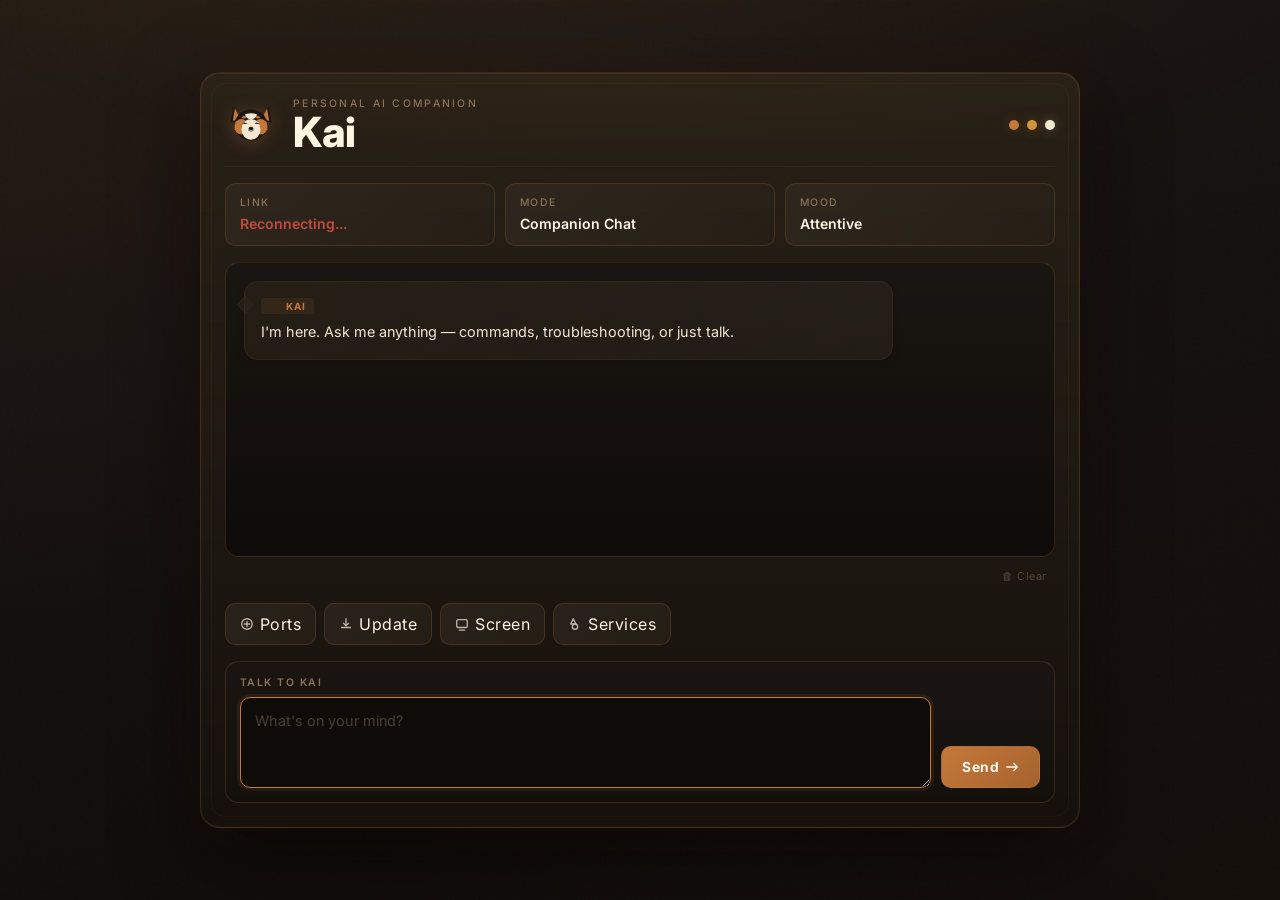
==== commit 63ffde8e: "Widget: clear chat button + keyboard shortcuts - Clear button (🗑) below message area, subtle and out" ====
--- a/widget/index.html
+++ b/widget/index.html
@@ -93,6 +93,10 @@
           </article>
         </section>
 
+        <div class="messages-toolbar">
+          <button id="clearChat" class="clear-btn" title="Clear conversation">🗑 Clear</button>
+        </div>
+
         <section class="quick-actions">
           <button data-prompt="How do I check listening ports on Kali?">
             <svg class="btn-icon" viewBox="0 0 16 16"><circle cx="8" cy="8" r="6" stroke="currentColor" stroke-width="1.5" fill="none"/><path d="M8 5v6M5 8h6" stroke="currentColor" stroke-width="1.5" stroke-linecap="round"/></svg>
--- a/widget/styles.css
+++ b/widget/styles.css
@@ -372,6 +372,16 @@
   font-size: 0.9rem;
 }
 
+/* Timestamps */
+.msg-time {
+  display: block;
+  margin-top: 6px;
+  font-size: 0.6rem;
+  color: var(--kai-tan);
+  opacity: 0.5;
+  letter-spacing: 0.05em;
+}
+
 /* Thinking / typing indicator */
 .message.thinking {
   animation: message-in 0.35s cubic-bezier(0.22, 1, 0.36, 1);
@@ -397,6 +407,35 @@
 @keyframes dot-bounce {
   0%, 60%, 100% { transform: translateY(0); opacity: 0.4; }
   30% { transform: translateY(-6px); opacity: 1; }
+}
+
+/* ─── Messages toolbar ─── */
+
+.messages-toolbar {
+  display: flex;
+  justify-content: flex-end;
+  margin-top: -8px;
+  position: relative;
+  z-index: 1;
+}
+
+.clear-btn {
+  border: none;
+  background: transparent;
+  color: var(--kai-tan);
+  font-family: inherit;
+  font-size: 0.68rem;
+  letter-spacing: 0.05em;
+  cursor: pointer;
+  padding: 4px 8px;
+  border-radius: 6px;
+  opacity: 0.5;
+  transition: opacity 0.2s ease, color 0.2s ease;
+}
+
+.clear-btn:hover {
+  opacity: 1;
+  color: var(--kai-rust);
 }
 
 /* ─── Quick Actions ─── */
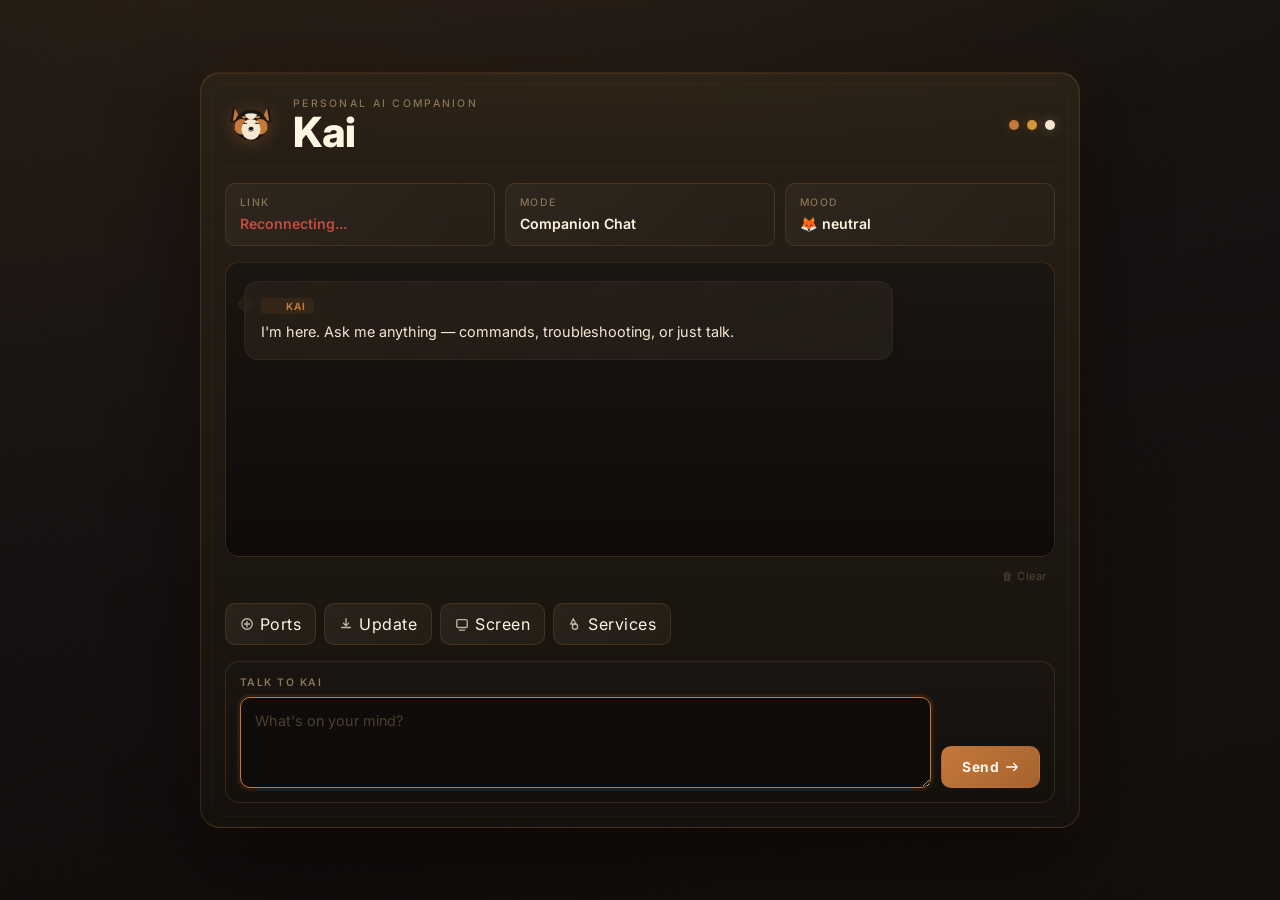
==== commit ecff28ff: "Live mood display + companion status — widget shows real Kai widget_server.py: - /api/status endpoin" ====
--- a/widget/index.html
+++ b/widget/index.html
@@ -2,12 +2,19 @@
 <html lang="en">
   <head>
     <meta charset="UTF-8" />
-    <meta name="viewport" content="width=device-width, initial-scale=1.0" />
+    <meta name="viewport" content="width=device-width, initial-scale=1.0, maximum-scale=1.0, user-scalable=no" />
+    <meta name="theme-color" content="#C4783A" />
+    <meta name="apple-mobile-web-app-capable" content="yes" />
+    <meta name="apple-mobile-web-app-status-bar-style" content="black-translucent" />
+    <meta name="apple-mobile-web-app-title" content="Kai" />
+    <meta name="description" content="Your Shiba Inu companion, now in your pocket." />
+    <link rel="manifest" href="./manifest.json" />
     <title>Kai — Your Companion</title>
     <link rel="preconnect" href="https://fonts.googleapis.com" />
     <link rel="preconnect" href="https://fonts.gstatic.com" crossorigin />
     <link href="https://fonts.googleapis.com/css2?family=Inter:wght@400;500;600;700;800&display=swap" rel="stylesheet" />
     <link rel="icon" href="./favicon.svg" type="image/svg+xml" />
+    <link rel="apple-touch-icon" href="./icon-192.png" />
     <link rel="stylesheet" href="./styles.css" />
     <style>
       .loading-splash {
@@ -79,7 +86,11 @@
           </div>
           <div class="status-card">
             <span class="status-label">Mood</span>
-            <strong id="moodLabel">Attentive</strong>
+            <strong id="moodLabel">🦊 neutral</strong>
+          </div>
+          <div class="status-card" id="companionStatus" style="display:none">
+            <span class="status-label">Status</span>
+            <strong id="statusLine">—</strong>
           </div>
         </section>
 
--- a/widget/styles.css
+++ b/widget/styles.css
@@ -615,3 +615,29 @@
     height: 40px;
   }
 }
+
+/* ─── Real Mood States ─── */
+.mood-happy {
+  color: #D4943A !important;
+}
+.mood-sad {
+  color: #8B7355 !important;
+}
+.mood-neutral {
+  color: #F5E6D0 !important;
+}
+.mood-thinking {
+  color: #C4783A !important;
+  animation: moodPulse 1.5s ease-in-out infinite;
+}
+.mood-calm {
+  color: #D4943A !important;
+}
+.mood-alert {
+  color: #E8A87C !important;
+}
+
+@keyframes moodPulse {
+  0%, 100% { opacity: 0.7; }
+  50% { opacity: 1; }
+}
